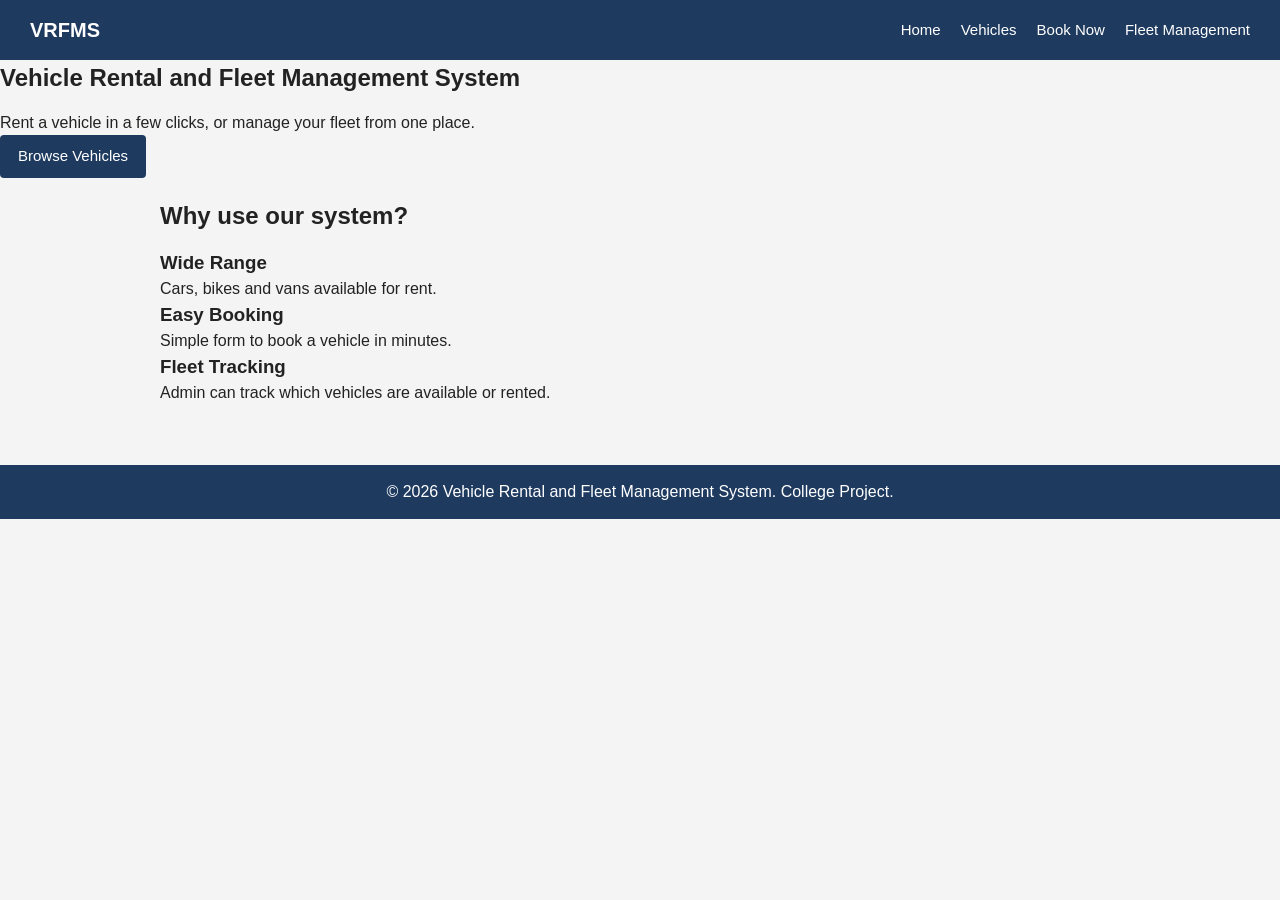
==== index.html @ a053d77e "Add home page" ====
<!DOCTYPE html>
<html lang="en">
<head>
    <meta charset="UTF-8">
    <title>Vehicle Rental and Fleet Management System</title>
    <link rel="stylesheet" href="css/common.css">
    <link rel="stylesheet" href="css/home.css">
</head>
<body>

    <!-- Navbar -->
    <nav class="navbar">
        <div class="logo">VRFMS</div>
        <ul>
            <li><a href="index.html">Home</a></li>
            <li><a href="vehicles.html">Vehicles</a></li>
            <li><a href="booking.html">Book Now</a></li>
            <li><a href="fleet.html">Fleet Management</a></li>
        </ul>
    </nav>

    <!-- Hero Section -->
    <section class="hero">
        <h1>Vehicle Rental and Fleet Management System</h1>
        <p>Rent a vehicle in a few clicks, or manage your fleet from one place.</p>
        <a href="vehicles.html" class="btn">Browse Vehicles</a>
    </section>

    <!-- Features Section -->
    <div class="container">
        <h2>Why use our system?</h2>
        <div class="features">
            <div class="feature-box">
                <h3>Wide Range</h3>
                <p>Cars, bikes and vans available for rent.</p>
            </div>
            <div class="feature-box">
                <h3>Easy Booking</h3>
                <p>Simple form to book a vehicle in minutes.</p>
            </div>
            <div class="feature-box">
                <h3>Fleet Tracking</h3>
                <p>Admin can track which vehicles are available or rented.</p>
            </div>
        </div>
    </div>

    <!-- Footer -->
    <footer class="footer">
        <p>&copy; 2026 Vehicle Rental and Fleet Management System. College Project.</p>
    </footer>

</body>
</html>
---- css/common.css ----
/* =========================================
   Common styles - used by ALL pages
   (navbar, footer, general layout, buttons)
   Owner: Member 1 (Team Lead) - others should
   only touch this file if the whole team agrees.
   ========================================= */

* {
    margin: 0;
    padding: 0;
    box-sizing: border-box;
}

body {
    font-family: Arial, Helvetica, sans-serif;
    background-color: #f4f4f4;
    color: #222;
    line-height: 1.5;
}

.navbar {
    background-color: #1e3a5f;
    padding: 15px 30px;
    display: flex;
    justify-content: space-between;
    align-items: center;
}

.navbar .logo {
    color: white;
    font-size: 20px;
    font-weight: bold;
}

.navbar ul {
    list-style: none;
    display: flex;
    gap: 20px;
}

.navbar ul li a {
    color: white;
    text-decoration: none;
    font-size: 15px;
}

.navbar ul li a:hover {
    text-decoration: underline;
}

.footer {
    background-color: #1e3a5f;
    color: white;
    text-align: center;
    padding: 15px;
    margin-top: 40px;
}

.container {
    max-width: 1000px;
    margin: 0 auto;
    padding: 20px;
}

h1, h2 {
    margin-bottom: 15px;
}

button, .btn {
    background-color: #1e3a5f;
    color: white;
    border: none;
    padding: 10px 18px;
    cursor: pointer;
    font-size: 15px;
    border-radius: 4px;
    text-decoration: none;
    display: inline-block;
}

button:hover, .btn:hover {
    background-color: #14283f;
}
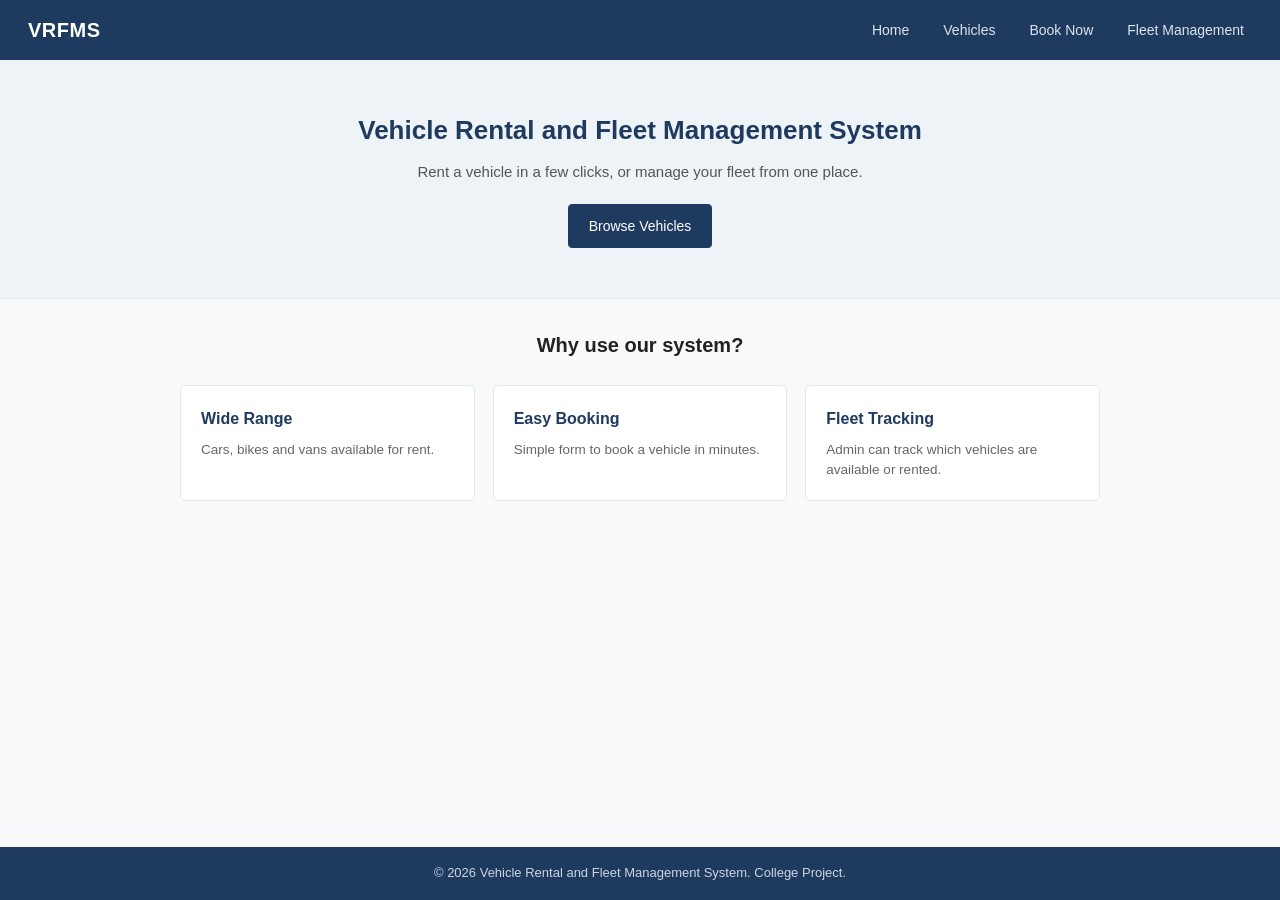
==== commit e428b41c: "improved homepage." ====
--- a/index.html
+++ b/index.html
@@ -1,54 +1,58 @@
 <!DOCTYPE html>
 <html lang="en">
+
 <head>
     <meta charset="UTF-8">
+    <meta name="viewport" content="width=device-width, initial-scale=1.0">
     <title>Vehicle Rental and Fleet Management System</title>
     <link rel="stylesheet" href="css/common.css">
     <link rel="stylesheet" href="css/home.css">
 </head>
+
 <body>
+    <div class="whole">
+        <!-- Navbar -->
+        <nav class="navbar">
+            <div class="logo">VRFMS</div>
+            <ul>
+                <li><a href="index.html">Home</a></li>
+                <li><a href="vehicles.html">Vehicles</a></li>
+                <li><a href="booking.html">Book Now</a></li>
+                <li><a href="fleet.html">Fleet Management</a></li>
+            </ul>
+        </nav>
 
-    <!-- Navbar -->
-    <nav class="navbar">
-        <div class="logo">VRFMS</div>
-        <ul>
-            <li><a href="index.html">Home</a></li>
-            <li><a href="vehicles.html">Vehicles</a></li>
-            <li><a href="booking.html">Book Now</a></li>
-            <li><a href="fleet.html">Fleet Management</a></li>
-        </ul>
-    </nav>
+        <!-- Hero Section -->
+        <section class="hero">
+            <h1>Vehicle Rental and Fleet Management System</h1>
+            <p>Rent a vehicle in a few clicks, or manage your fleet from one place.</p>
+            <a href="vehicles.html" class="btn">Browse Vehicles</a>
+        </section>
 
-    <!-- Hero Section -->
-    <section class="hero">
-        <h1>Vehicle Rental and Fleet Management System</h1>
-        <p>Rent a vehicle in a few clicks, or manage your fleet from one place.</p>
-        <a href="vehicles.html" class="btn">Browse Vehicles</a>
-    </section>
-
-    <!-- Features Section -->
-    <div class="container">
-        <h2>Why use our system?</h2>
-        <div class="features">
-            <div class="feature-box">
-                <h3>Wide Range</h3>
-                <p>Cars, bikes and vans available for rent.</p>
-            </div>
-            <div class="feature-box">
-                <h3>Easy Booking</h3>
-                <p>Simple form to book a vehicle in minutes.</p>
-            </div>
-            <div class="feature-box">
-                <h3>Fleet Tracking</h3>
-                <p>Admin can track which vehicles are available or rented.</p>
+        <!-- Features Section -->
+        <div class="container">
+            <h2>Why use our system?</h2>
+            <div class="features">
+                <div class="feature-box">
+                    <h3>Wide Range</h3>
+                    <p>Cars, bikes and vans available for rent.</p>
+                </div>
+                <div class="feature-box">
+                    <h3>Easy Booking</h3>
+                    <p>Simple form to book a vehicle in minutes.</p>
+                </div>
+                <div class="feature-box">
+                    <h3>Fleet Tracking</h3>
+                    <p>Admin can track which vehicles are available or rented.</p>
+                </div>
             </div>
         </div>
+
+        <!-- Sticky Footer -->
+        <footer class="footer">
+            <p>&copy; 2026 Vehicle Rental and Fleet Management System. College Project.</p>
+        </footer>
     </div>
+</body>
 
-    <!-- Footer -->
-    <footer class="footer">
-        <p>&copy; 2026 Vehicle Rental and Fleet Management System. College Project.</p>
-    </footer>
-
-</body>
-</html>
+</html>
--- a/css/common.css
+++ b/css/common.css
@@ -1,9 +1,4 @@
-/* =========================================
-   Common styles - used by ALL pages
-   (navbar, footer, general layout, buttons)
-   Owner: Member 1 (Team Lead) - others should
-   only touch this file if the whole team agrees.
-   ========================================= */
+   /* Common styles - used by ALL pages  (navbar, footer, general layout, buttons)*/   
 
 * {
     margin: 0;
@@ -13,71 +8,88 @@
 
 body {
     font-family: Arial, Helvetica, sans-serif;
-    background-color: #f4f4f4;
-    color: #222;
-    line-height: 1.5;
+    background-color: #f7f9fa;
+    color: #333333;
+    line-height: 1.6;
 }
 
+/* for footer at bottom */
+.whole {
+    min-height: 100vh;
+    display: flex;
+    flex-direction: column;
+}
+
+/* Navbar */
 .navbar {
     background-color: #1e3a5f;
-    padding: 15px 30px;
+    padding: 14px 28px;
     display: flex;
     justify-content: space-between;
     align-items: center;
 }
 
 .navbar .logo {
-    color: white;
+    color: #ffffff;
     font-size: 20px;
     font-weight: bold;
+    letter-spacing: 0.5px;
 }
 
 .navbar ul {
     list-style: none;
     display: flex;
-    gap: 20px;
+    gap: 18px;
 }
 
 .navbar ul li a {
-    color: white;
+    color: #dce4ec;
     text-decoration: none;
-    font-size: 15px;
+    font-size: 14px;
+    padding: 5px 8px;
+    border-radius: 4px;
 }
 
 .navbar ul li a:hover {
-    text-decoration: underline;
+    color: #ffffff;
+    background-color: rgba(255, 255, 255, 0.1);
 }
 
-.footer {
-    background-color: #1e3a5f;
-    color: white;
-    text-align: center;
-    padding: 15px;
-    margin-top: 40px;
+/* Main Container */
+.container {
+    max-width: 960px;
+    width: 100%;
+    margin: 0 auto;
+    padding: 30px 20px;
 }
 
-.container {
-    max-width: 1000px;
-    margin: 0 auto;
-    padding: 20px;
-}
-
-h1, h2 {
-    margin-bottom: 15px;
-}
-
-button, .btn {
+/* Buttons */
+button,
+.btn {
     background-color: #1e3a5f;
-    color: white;
-    border: none;
-    padding: 10px 18px;
+    color: #ffffff;
+    border: 1px solid #1e3a5f;
+    padding: 10px 20px;
     cursor: pointer;
-    font-size: 15px;
+    font-size: 14px;
+    font-weight: 500;
     border-radius: 4px;
     text-decoration: none;
     display: inline-block;
 }
 
-button:hover, .btn:hover {
-    background-color: #14283f;
+button:hover,
+.btn:hover {
+    background-color: #15283f;
+    border-color: #15283f;
 }
+
+/* Sticky Footer */
+.footer {
+    background-color: #1e3a5f;
+    color: #cbd5e1;
+    text-align: center;
+    padding: 16px 20px;
+    font-size: 13px;
+    margin-top: auto;
+}
--- a/css/home.css
+++ b/css/home.css
@@ -0,0 +1,76 @@
+/* Home Page  */
+.hero {
+    background-color: #eef3f7;
+    border-bottom: 1px solid #e1e7ec;
+    text-align: center;
+    padding: 50px 20px;
+}
+
+.hero h1 {
+    font-size: 26px;
+    color: #1e3a5f;
+    margin-bottom: 8px;
+}
+
+.hero p {
+    font-size: 15px;
+    color: #555555;
+    margin-bottom: 20px;
+}
+
+/* Features Section */
+.container h2 {
+    font-size: 20px;
+    color: #222222;
+    text-align: center;
+    margin-bottom: 24px;
+}
+
+.features {
+    display: grid;
+    grid-template-columns: repeat(auto-fit, minmax(240px, 1fr));
+    gap: 18px;
+}
+
+.feature-box {
+    background-color: #ffffff;
+    border: 1px solid #e2e8f0;
+    border-radius: 6px;
+    padding: 20px;
+}
+
+.feature-box:hover {
+    border-color:#94a3b8;
+}
+
+.feature-box h3 {
+    font-size: 16px;
+    color: #1e3a5f;
+    margin-bottom: 8px;
+}
+
+.feature-box p {
+    font-size: 13.5px;
+    color: #666666;
+    line-height: 1.5;
+}
+
+/* Mobile wrap */
+@media (max-width: 600px) {
+    .navbar {
+        flex-direction: column;
+        gap: 12px;
+    }
+
+    .navbar ul {
+        gap: 8px;
+    }
+
+    .hero {
+        padding: 35px 15px;
+    }
+
+    .hero h1 {
+        font-size: 22px;
+    }
+}
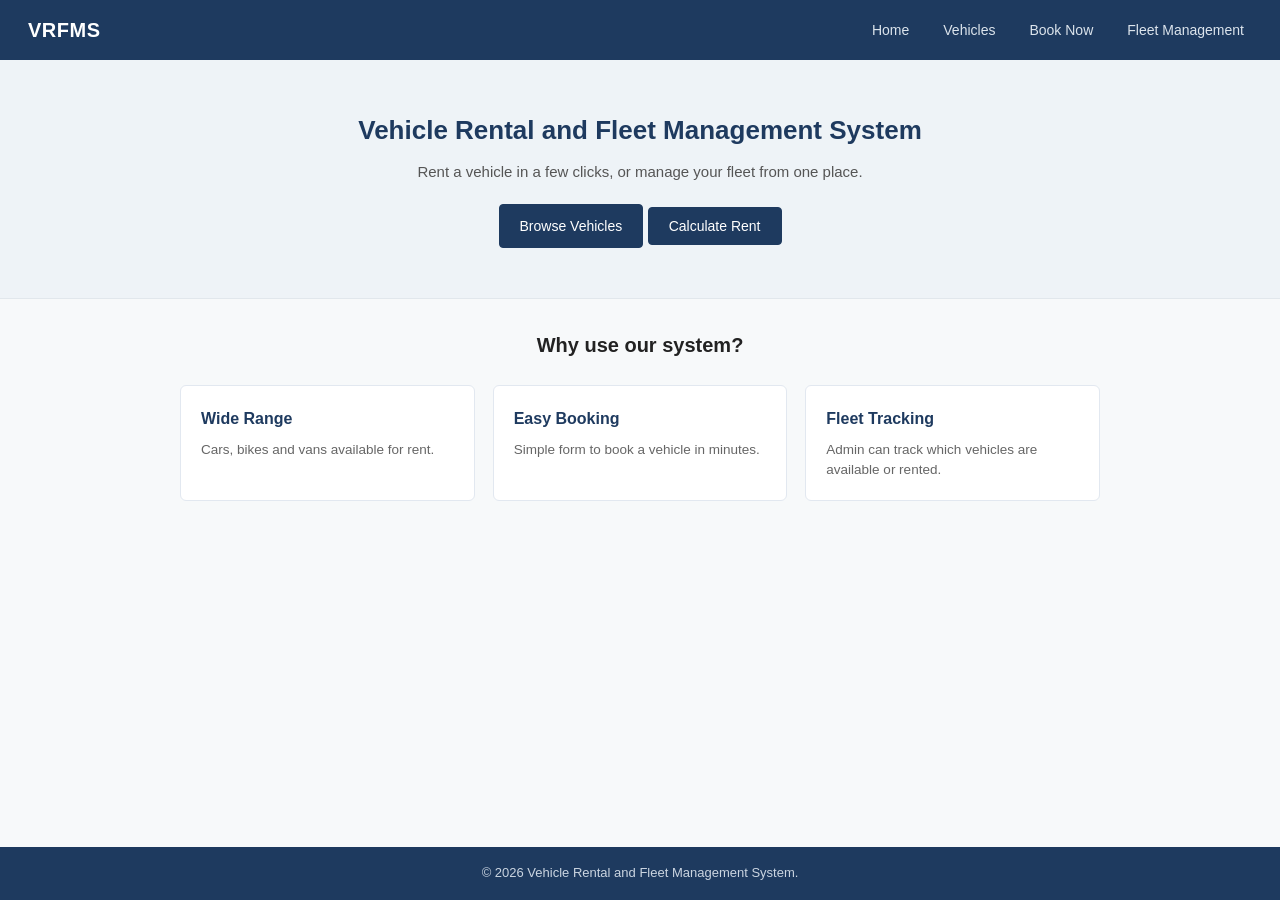
==== commit 61c5cee1: "i (Shiva Dixit) made a js folder for my home page." ====
--- a/index.html
+++ b/index.html
@@ -7,6 +7,7 @@
     <title>Vehicle Rental and Fleet Management System</title>
     <link rel="stylesheet" href="css/common.css">
     <link rel="stylesheet" href="css/home.css">
+    <script src="js/home.js"></script>
 </head>
 
 <body>
@@ -27,6 +28,7 @@
             <h1>Vehicle Rental and Fleet Management System</h1>
             <p>Rent a vehicle in a few clicks, or manage your fleet from one place.</p>
             <a href="vehicles.html" class="btn">Browse Vehicles</a>
+            <button class="btn" onclick="calculateRent()">Calculate Rent</button>
         </section>
 
         <!-- Features Section -->
@@ -50,7 +52,7 @@
 
         <!-- Sticky Footer -->
         <footer class="footer">
-            <p>&copy; 2026 Vehicle Rental and Fleet Management System. College Project.</p>
+            <p>&copy; 2026 Vehicle Rental and Fleet Management System.</p>
         </footer>
     </div>
 </body>
--- a/css/home.css
+++ b/css/home.css
@@ -55,22 +55,3 @@
     line-height: 1.5;
 }
 
-/* Mobile wrap */
-@media (max-width: 600px) {
-    .navbar {
-        flex-direction: column;
-        gap: 12px;
-    }
-
-    .navbar ul {
-        gap: 8px;
-    }
-
-    .hero {
-        padding: 35px 15px;
-    }
-
-    .hero h1 {
-        font-size: 22px;
-    }
-}
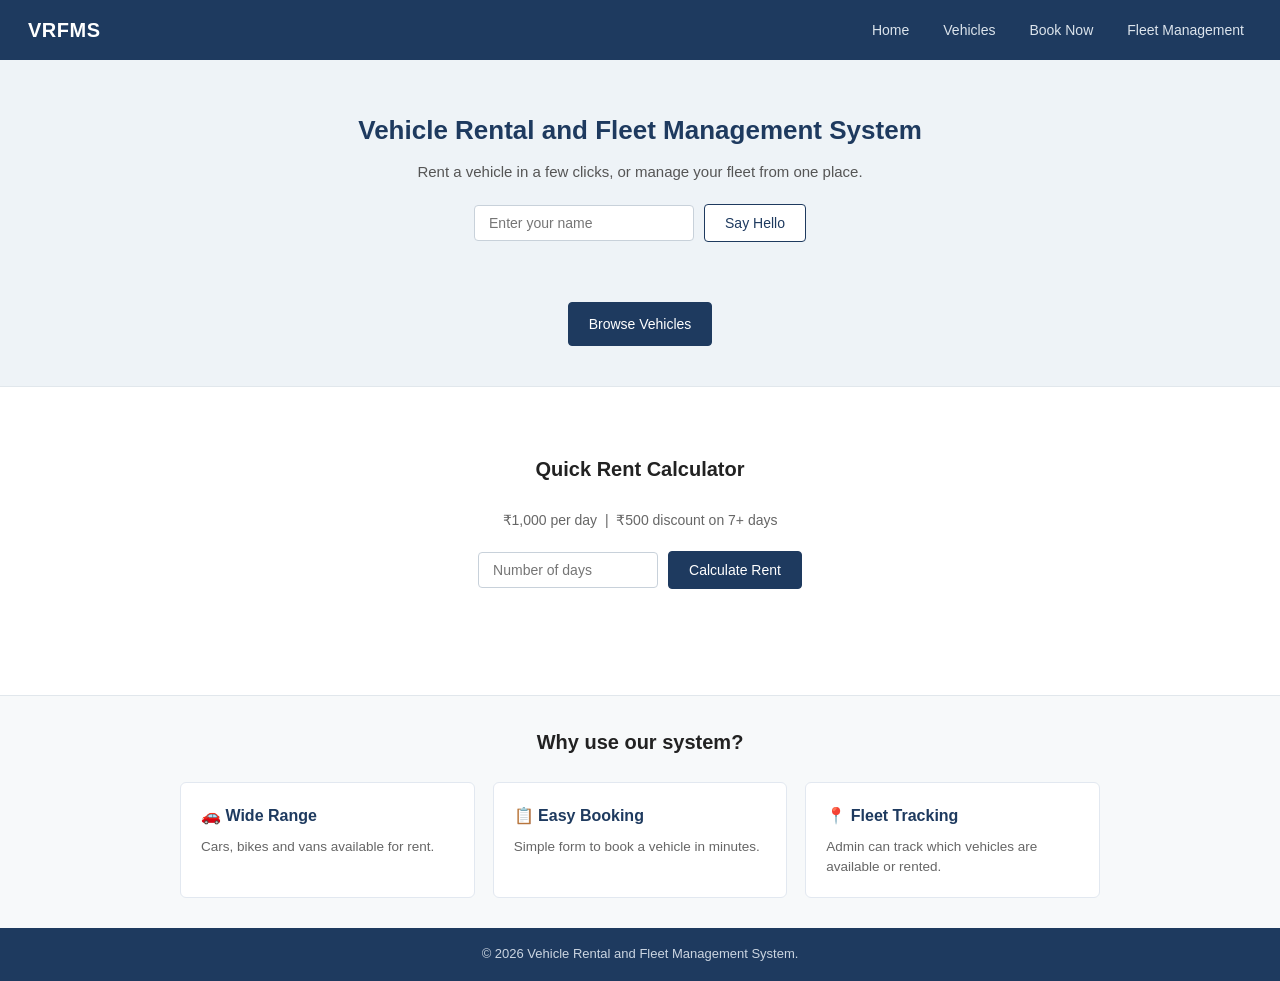
==== commit 63b790dd: "Improve homepage" ====
--- a/index.html
+++ b/index.html
@@ -7,7 +7,7 @@
     <title>Vehicle Rental and Fleet Management System</title>
     <link rel="stylesheet" href="css/common.css">
     <link rel="stylesheet" href="css/home.css">
-    <script src="js/home.js"></script>
+    <!-- Script at bottom of body so DOM loads first -->
 </head>
 
 <body>
@@ -27,8 +27,29 @@
         <section class="hero">
             <h1>Vehicle Rental and Fleet Management System</h1>
             <p>Rent a vehicle in a few clicks, or manage your fleet from one place.</p>
+
+            <!-- Welcome Banner — replaces the old prompt/alert popups -->
+            <div class="welcome-banner">
+                <input type="text" id="name-input" placeholder="Enter your name" maxlength="30">
+                <button id="name-submit-btn" class="btn btn-secondary">Say Hello</button>
+            </div>
+            <p id="welcome-message" class="welcome-message"></p>
+
             <a href="vehicles.html" class="btn">Browse Vehicles</a>
-            <button class="btn" onclick="calculateRent()">Calculate Rent</button>
+        </section>
+
+        <!-- Rent Calculator Section — replaces the old prompt/alert popups -->
+        <section class="calculator-section">
+            <div class="container">
+                <h2>Quick Rent Calculator</h2>
+                <p class="calculator-subtitle">₹1,000 per day &nbsp;|&nbsp; ₹500 discount on 7+ days</p>
+
+                <div class="calculator-form">
+                    <input type="number" id="days-input" placeholder="Number of days" min="1">
+                    <button id="calculate-btn" class="btn">Calculate Rent</button>
+                </div>
+                <p id="rent-result" class="rent-result"></p>
+            </div>
         </section>
 
         <!-- Features Section -->
@@ -36,15 +57,15 @@
             <h2>Why use our system?</h2>
             <div class="features">
                 <div class="feature-box">
-                    <h3>Wide Range</h3>
+                    <h3>🚗 Wide Range</h3>
                     <p>Cars, bikes and vans available for rent.</p>
                 </div>
                 <div class="feature-box">
-                    <h3>Easy Booking</h3>
+                    <h3>📋 Easy Booking</h3>
                     <p>Simple form to book a vehicle in minutes.</p>
                 </div>
                 <div class="feature-box">
-                    <h3>Fleet Tracking</h3>
+                    <h3>📍 Fleet Tracking</h3>
                     <p>Admin can track which vehicles are available or rented.</p>
                 </div>
             </div>
@@ -55,6 +76,12 @@
             <p>&copy; 2026 Vehicle Rental and Fleet Management System.</p>
         </footer>
     </div>
+
+    <!-- Scroll-to-top button -->
+    <button id="scroll-top-btn" class="scroll-top-btn" title="Back to top">↑</button>
+
+    <!-- JS at the end so the DOM is ready when the script runs -->
+    <script src="js/home.js"></script>
 </body>
 
-</html>+</html>
--- a/css/home.css
+++ b/css/home.css
@@ -1,9 +1,14 @@
-/* Home Page  */
+/* ===================================================
+   home.css  –  Styles specific to the Home Page
+   =================================================== */
+
+
+/* ---------- Hero Section ---------- */
 .hero {
     background-color: #eef3f7;
     border-bottom: 1px solid #e1e7ec;
     text-align: center;
-    padding: 50px 20px;
+    padding: 50px 20px 40px;
 }
 
 .hero h1 {
@@ -18,7 +23,128 @@
     margin-bottom: 20px;
 }
 
-/* Features Section */
+
+/* ---------- Welcome Banner (replaces popup) ---------- */
+.welcome-banner {
+    display: flex;
+    justify-content: center;
+    align-items: center;
+    gap: 10px;
+    margin-bottom: 12px;
+    flex-wrap: wrap;
+}
+
+.welcome-banner input {
+    padding: 9px 14px;
+    font-size: 14px;
+    border: 1px solid #c8d1da;
+    border-radius: 4px;
+    outline: none;
+    width: 220px;
+    transition: border-color 0.2s;
+}
+
+.welcome-banner input:focus {
+    border-color: #1e3a5f;
+}
+
+/* Secondary button style (lighter look) */
+.btn-secondary {
+    background-color: #ffffff;
+    color: #1e3a5f;
+    border: 1px solid #1e3a5f;
+}
+
+.btn-secondary:hover {
+    background-color: #1e3a5f;
+    color: #ffffff;
+}
+
+/* Welcome message text */
+.welcome-message {
+    font-size: 18px;
+    font-weight: 600;
+    color: #1e3a5f;
+    min-height: 28px;
+    margin-bottom: 18px;
+    opacity: 0;
+    transform: translateY(-6px);
+    transition: opacity 0.4s ease, transform 0.4s ease;
+}
+
+.welcome-message.visible {
+    opacity: 1;
+    transform: translateY(0);
+}
+
+
+/* ---------- Rent Calculator Section ---------- */
+.calculator-section {
+    background-color: #ffffff;
+    border-bottom: 1px solid #e1e7ec;
+    padding: 36px 20px;
+}
+
+.calculator-subtitle {
+    text-align: center;
+    font-size: 14px;
+    color: #666666;
+    margin-bottom: 20px;
+}
+
+.calculator-form {
+    display: flex;
+    justify-content: center;
+    align-items: center;
+    gap: 10px;
+    flex-wrap: wrap;
+}
+
+.calculator-form input {
+    padding: 9px 14px;
+    font-size: 14px;
+    border: 1px solid #c8d1da;
+    border-radius: 4px;
+    outline: none;
+    width: 180px;
+    transition: border-color 0.2s;
+}
+
+.calculator-form input:focus {
+    border-color: #1e3a5f;
+}
+
+/* Result text (shown after calculation) */
+.rent-result {
+    text-align: center;
+    font-size: 15px;
+    font-weight: 600;
+    min-height: 24px;
+    margin-top: 16px;
+    padding: 10px;
+    border-radius: 4px;
+    opacity: 0;
+    transition: opacity 0.3s ease;
+}
+
+.rent-result.visible {
+    opacity: 1;
+}
+
+.rent-result.success {
+    color: #166534;
+    background-color: #dcfce7;
+    border: 1px solid #bbf7d0;
+}
+
+.rent-result.error {
+    color: #991b1b;
+    background-color: #fee2e2;
+    border: 1px solid #fecaca;
+}
+
+
+/* ---------- Features Section ---------- */
 .container h2 {
     font-size: 20px;
     color: #222222;
@@ -37,10 +163,20 @@
     border: 1px solid #e2e8f0;
     border-radius: 6px;
     padding: 20px;
+    /* Start invisible for the entrance animation */
+    opacity: 0;
+    transform: translateY(16px);
+    transition: opacity 0.5s ease, transform 0.5s ease, border-color 0.2s;
+}
+
+/* Class added by JS for staggered entrance */
+.feature-box.animate-in {
+    opacity: 1;
+    transform: translateY(0);
 }
 
 .feature-box:hover {
-    border-color:#94a3b8;
+    border-color: #94a3b8;
 }
 
 .feature-box h3 {
@@ -55,3 +191,23 @@
     line-height: 1.5;
 }
 
+
+/* ---------- Scroll-to-Top Button ---------- */
+.scroll-top-btn {
+    position: fixed;
+    bottom: 28px;
+    right: 28px;
+    width: 40px;
+    height: 40px;
+    font-size: 20px;
+    border-radius: 50%;
+    opacity: 0;
+    pointer-events: none;
+    transition: opacity 0.3s ease;
+    z-index: 100;
+}
+
+.scroll-top-btn.visible {
+    opacity: 1;
+    pointer-events: auto;
+}
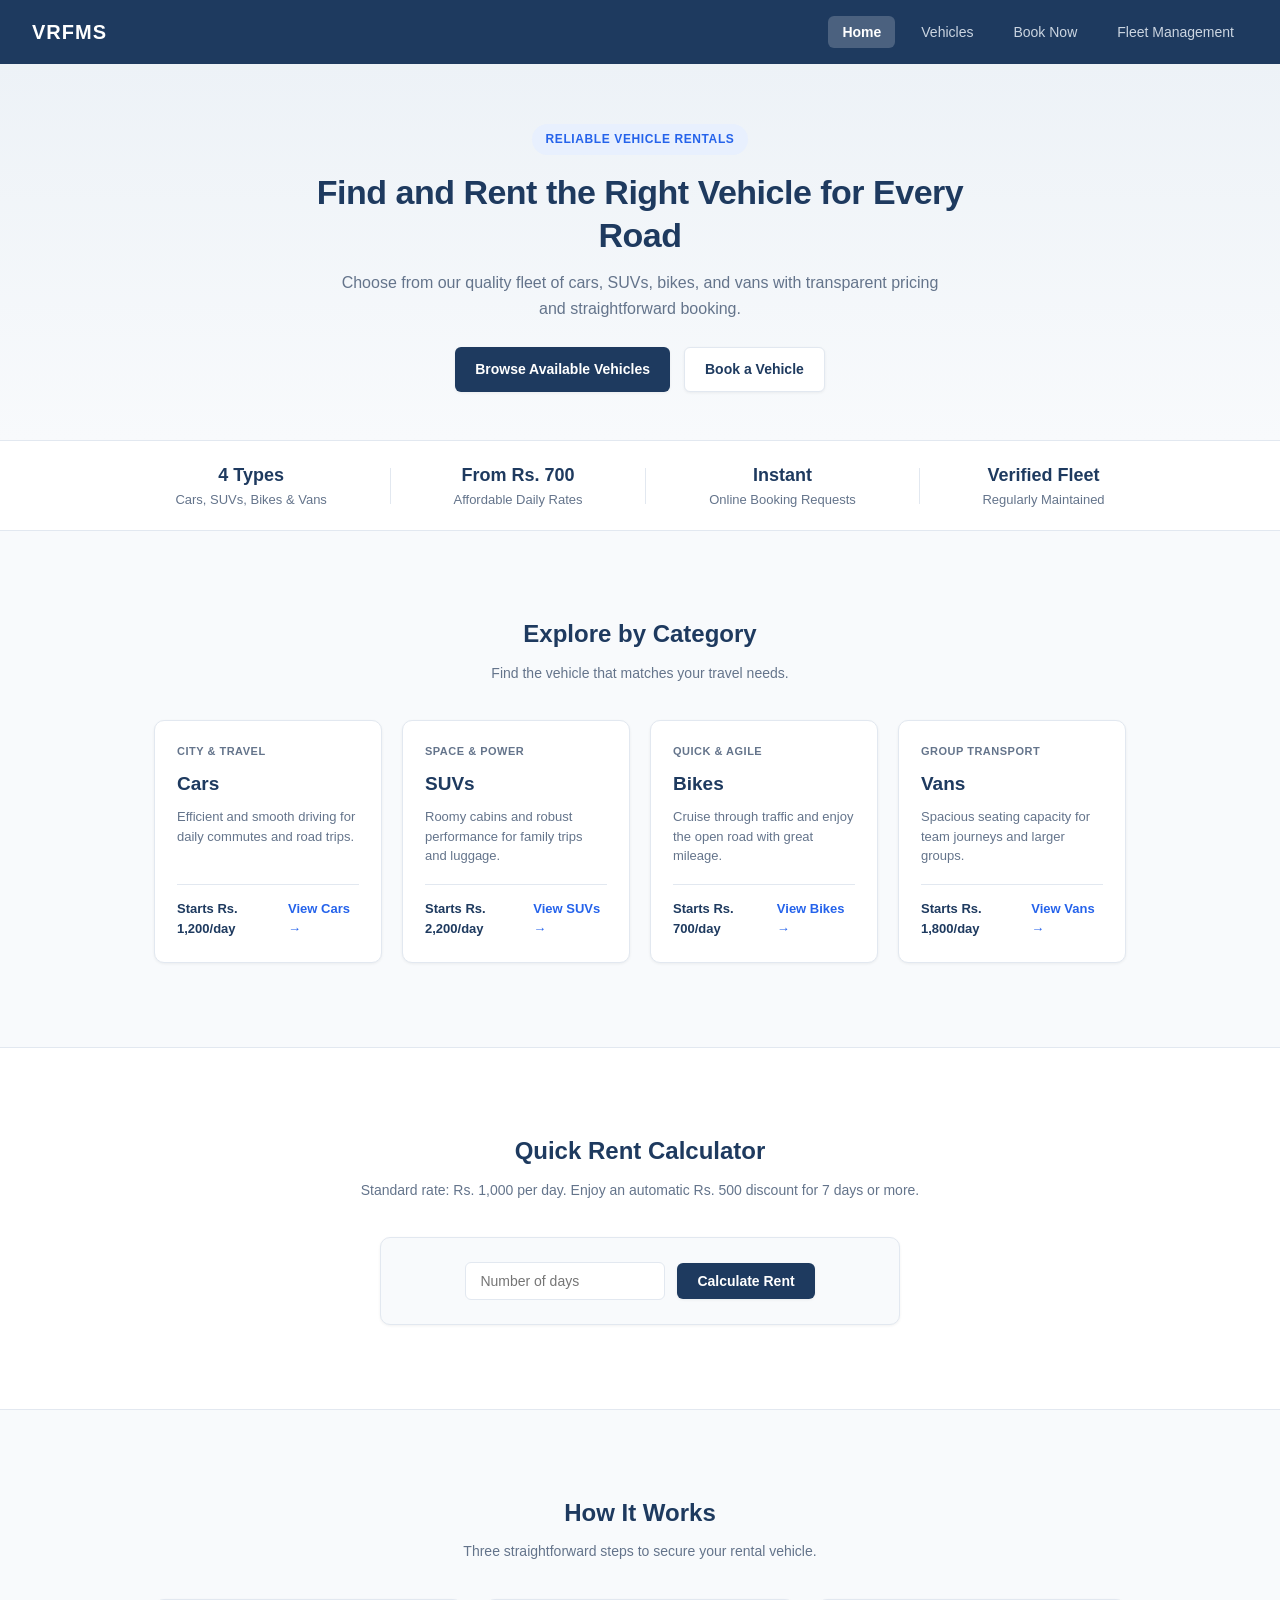
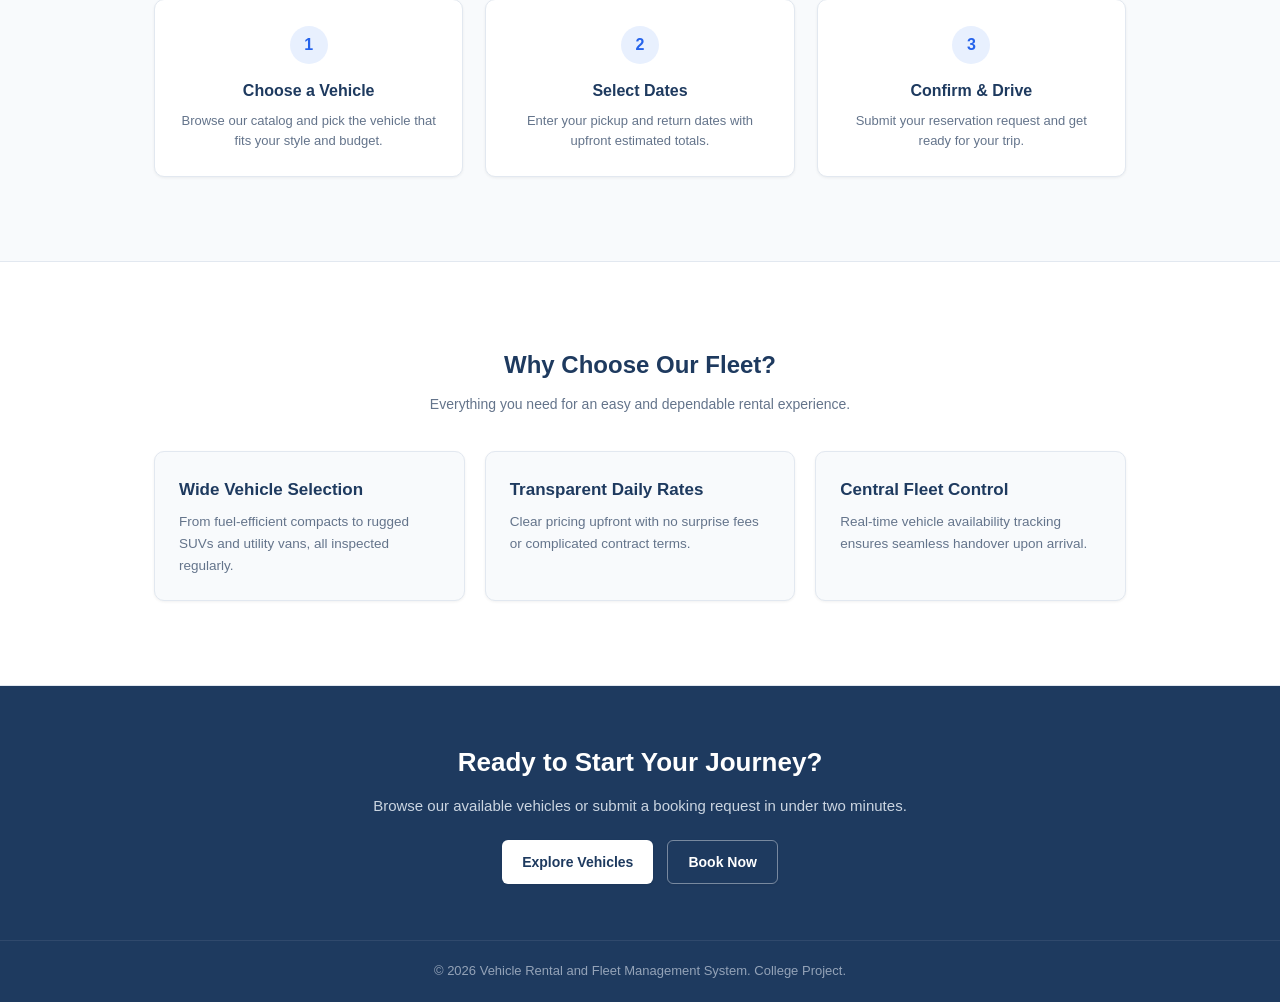
==== commit 54242a42: "Enhance UI across all pages, add booking and fleet JS modules, and refine styling" ====
--- a/index.html
+++ b/index.html
@@ -7,80 +7,194 @@
     <title>Vehicle Rental and Fleet Management System</title>
     <link rel="stylesheet" href="css/common.css">
     <link rel="stylesheet" href="css/home.css">
-    <!-- Script at bottom of body so DOM loads first -->
 </head>
 
 <body>
     <div class="whole">
-        <!-- Navbar -->
         <nav class="navbar">
             <div class="logo">VRFMS</div>
             <ul>
-                <li><a href="index.html">Home</a></li>
+                <li><a href="index.html" class="active">Home</a></li>
                 <li><a href="vehicles.html">Vehicles</a></li>
                 <li><a href="booking.html">Book Now</a></li>
                 <li><a href="fleet.html">Fleet Management</a></li>
             </ul>
         </nav>
 
-        <!-- Hero Section -->
         <section class="hero">
-            <h1>Vehicle Rental and Fleet Management System</h1>
-            <p>Rent a vehicle in a few clicks, or manage your fleet from one place.</p>
-
-            <!-- Welcome Banner — replaces the old prompt/alert popups -->
-            <div class="welcome-banner">
-                <input type="text" id="name-input" placeholder="Enter your name" maxlength="30">
-                <button id="name-submit-btn" class="btn btn-secondary">Say Hello</button>
-            </div>
-            <p id="welcome-message" class="welcome-message"></p>
-
-            <a href="vehicles.html" class="btn">Browse Vehicles</a>
-        </section>
-
-        <!-- Rent Calculator Section — replaces the old prompt/alert popups -->
+            <div class="hero-badge">Reliable Vehicle Rentals</div>
+            <h1>Find and Rent the Right Vehicle for Every Road</h1>
+            <p>Choose from our quality fleet of cars, SUVs, bikes, and vans with transparent pricing and straightforward booking.</p>
+
+            <div class="hero-actions">
+                <a href="vehicles.html" class="btn">Browse Available Vehicles</a>
+                <a href="booking.html" class="btn btn-secondary">Book a Vehicle</a>
+            </div>
+        </section>
+
+        <section class="stats-strip">
+            <div class="container stats-strip-inner">
+                <div class="strip-item">
+                    <span class="strip-value">4 Types</span>
+                    <span class="strip-label">Cars, SUVs, Bikes & Vans</span>
+                </div>
+                <div class="strip-divider"></div>
+                <div class="strip-item">
+                    <span class="strip-value">From Rs. 700</span>
+                    <span class="strip-label">Affordable Daily Rates</span>
+                </div>
+                <div class="strip-divider"></div>
+                <div class="strip-item">
+                    <span class="strip-value">Instant</span>
+                    <span class="strip-label">Online Booking Requests</span>
+                </div>
+                <div class="strip-divider"></div>
+                <div class="strip-item">
+                    <span class="strip-value">Verified Fleet</span>
+                    <span class="strip-label">Regularly Maintained</span>
+                </div>
+            </div>
+        </section>
+
+        <section class="home-section">
+            <div class="container">
+                <div class="section-title">
+                    <h2>Explore by Category</h2>
+                    <p>Find the vehicle that matches your travel needs.</p>
+                </div>
+
+                <div class="category-grid">
+                    <div class="category-card">
+                        <span class="category-tag">City & Travel</span>
+                        <h3>Cars</h3>
+                        <p class="category-desc">Efficient and smooth driving for daily commutes and road trips.</p>
+                        <div class="category-meta">
+                            <span class="category-price">Starts Rs. 1,200/day</span>
+                            <a href="vehicles.html" class="category-link">View Cars &rarr;</a>
+                        </div>
+                    </div>
+
+                    <div class="category-card">
+                        <span class="category-tag">Space & Power</span>
+                        <h3>SUVs</h3>
+                        <p class="category-desc">Roomy cabins and robust performance for family trips and luggage.</p>
+                        <div class="category-meta">
+                            <span class="category-price">Starts Rs. 2,200/day</span>
+                            <a href="vehicles.html" class="category-link">View SUVs &rarr;</a>
+                        </div>
+                    </div>
+
+                    <div class="category-card">
+                        <span class="category-tag">Quick & Agile</span>
+                        <h3>Bikes</h3>
+                        <p class="category-desc">Cruise through traffic and enjoy the open road with great mileage.</p>
+                        <div class="category-meta">
+                            <span class="category-price">Starts Rs. 700/day</span>
+                            <a href="vehicles.html" class="category-link">View Bikes &rarr;</a>
+                        </div>
+                    </div>
+
+                    <div class="category-card">
+                        <span class="category-tag">Group Transport</span>
+                        <h3>Vans</h3>
+                        <p class="category-desc">Spacious seating capacity for team journeys and larger groups.</p>
+                        <div class="category-meta">
+                            <span class="category-price">Starts Rs. 1,800/day</span>
+                            <a href="vehicles.html" class="category-link">View Vans &rarr;</a>
+                        </div>
+                    </div>
+                </div>
+            </div>
+        </section>
+
         <section class="calculator-section">
             <div class="container">
-                <h2>Quick Rent Calculator</h2>
-                <p class="calculator-subtitle">₹1,000 per day &nbsp;|&nbsp; ₹500 discount on 7+ days</p>
-
-                <div class="calculator-form">
-                    <input type="number" id="days-input" placeholder="Number of days" min="1">
-                    <button id="calculate-btn" class="btn">Calculate Rent</button>
-                </div>
-                <p id="rent-result" class="rent-result"></p>
-            </div>
-        </section>
-
-        <!-- Features Section -->
-        <div class="container">
-            <h2>Why use our system?</h2>
-            <div class="features">
-                <div class="feature-box">
-                    <h3>🚗 Wide Range</h3>
-                    <p>Cars, bikes and vans available for rent.</p>
-                </div>
-                <div class="feature-box">
-                    <h3>📋 Easy Booking</h3>
-                    <p>Simple form to book a vehicle in minutes.</p>
-                </div>
-                <div class="feature-box">
-                    <h3>📍 Fleet Tracking</h3>
-                    <p>Admin can track which vehicles are available or rented.</p>
-                </div>
-            </div>
-        </div>
-
-        <!-- Sticky Footer -->
+                <div class="section-title">
+                    <h2>Quick Rent Calculator</h2>
+                    <p>Standard rate: Rs. 1,000 per day. Enjoy an automatic Rs. 500 discount for 7 days or more.</p>
+                </div>
+
+                <div class="calculator-card">
+                    <div class="calculator-form">
+                        <input type="number" id="days-input" placeholder="Number of days" min="1">
+                        <button id="calculate-btn" class="btn">Calculate Rent</button>
+                    </div>
+                    <p id="rent-result" class="rent-result"></p>
+                </div>
+            </div>
+        </section>
+
+        <section class="home-section">
+            <div class="container">
+                <div class="section-title">
+                    <h2>How It Works</h2>
+                    <p>Three straightforward steps to secure your rental vehicle.</p>
+                </div>
+
+                <div class="steps-grid">
+                    <div class="step-card">
+                        <div class="step-number">1</div>
+                        <h3>Choose a Vehicle</h3>
+                        <p>Browse our catalog and pick the vehicle that fits your style and budget.</p>
+                    </div>
+
+                    <div class="step-card">
+                        <div class="step-number">2</div>
+                        <h3>Select Dates</h3>
+                        <p>Enter your pickup and return dates with upfront estimated totals.</p>
+                    </div>
+
+                    <div class="step-card">
+                        <div class="step-number">3</div>
+                        <h3>Confirm & Drive</h3>
+                        <p>Submit your reservation request and get ready for your trip.</p>
+                    </div>
+                </div>
+            </div>
+        </section>
+
+        <section class="home-section bg-alt">
+            <div class="container">
+                <div class="section-title">
+                    <h2>Why Choose Our Fleet?</h2>
+                    <p>Everything you need for an easy and dependable rental experience.</p>
+                </div>
+
+                <div class="features">
+                    <div class="feature-box">
+                        <h3>Wide Vehicle Selection</h3>
+                        <p>From fuel-efficient compacts to rugged SUVs and utility vans, all inspected regularly.</p>
+                    </div>
+                    <div class="feature-box">
+                        <h3>Transparent Daily Rates</h3>
+                        <p>Clear pricing upfront with no surprise fees or complicated contract terms.</p>
+                    </div>
+                    <div class="feature-box">
+                        <h3>Central Fleet Control</h3>
+                        <p>Real-time vehicle availability tracking ensures seamless handover upon arrival.</p>
+                    </div>
+                </div>
+            </div>
+        </section>
+
+        <section class="cta-banner">
+            <div class="container cta-content">
+                <h2>Ready to Start Your Journey?</h2>
+                <p>Browse our available vehicles or submit a booking request in under two minutes.</p>
+                <div class="cta-actions">
+                    <a href="vehicles.html" class="btn">Explore Vehicles</a>
+                    <a href="booking.html" class="btn btn-secondary">Book Now</a>
+                </div>
+            </div>
+        </section>
+
         <footer class="footer">
-            <p>&copy; 2026 Vehicle Rental and Fleet Management System.</p>
+            <p>&copy; 2026 Vehicle Rental and Fleet Management System. College Project.</p>
         </footer>
     </div>
 
-    <!-- Scroll-to-top button -->
-    <button id="scroll-top-btn" class="scroll-top-btn" title="Back to top">↑</button>
-
-    <!-- JS at the end so the DOM is ready when the script runs -->
+    <button id="scroll-top-btn" class="scroll-top-btn" title="Back to top">&uarr;</button>
+
     <script src="js/home.js"></script>
 </body>
 
--- a/css/common.css
+++ b/css/common.css
@@ -1,4 +1,23 @@
-   /* Common styles - used by ALL pages  (navbar, footer, general layout, buttons)*/   
+:root {
+    --primary: #1e3a5f;
+    --primary-hover: #152c49;
+    --primary-light: #e8f0fe;
+    --accent: #2563eb;
+    --text-dark: #1f2937;
+    --text-muted: #64748b;
+    --bg-main: #f8fafc;
+    --bg-card: #ffffff;
+    --border-color: #e2e8f0;
+    --success: #16a34a;
+    --success-bg: #dcfce7;
+    --danger: #dc2626;
+    --danger-bg: #fee2e2;
+    --radius-sm: 6px;
+    --radius-md: 10px;
+    --radius-lg: 14px;
+    --shadow-sm: 0 1px 3px rgba(0, 0, 0, 0.06);
+    --shadow-md: 0 4px 12px rgba(0, 0, 0, 0.08);
+}
 
 * {
     margin: 0;
@@ -7,89 +26,178 @@
 }
 
 body {
-    font-family: Arial, Helvetica, sans-serif;
-    background-color: #f7f9fa;
-    color: #333333;
+    font-family: -apple-system, BlinkMacSystemFont, "Segoe UI", Roboto, Helvetica, Arial, sans-serif;
+    background-color: var(--bg-main);
+    color: var(--text-dark);
     line-height: 1.6;
-}
-
-/* for footer at bottom */
+    min-height: 100vh;
+    display: flex;
+    flex-direction: column;
+}
+
 .whole {
     min-height: 100vh;
     display: flex;
     flex-direction: column;
-}
-
-/* Navbar */
+    flex: 1;
+}
+
 .navbar {
-    background-color: #1e3a5f;
-    padding: 14px 28px;
+    background-color: var(--primary);
+    padding: 16px 32px;
     display: flex;
     justify-content: space-between;
     align-items: center;
+    box-shadow: 0 2px 8px rgba(0, 0, 0, 0.12);
 }
 
 .navbar .logo {
     color: #ffffff;
     font-size: 20px;
-    font-weight: bold;
-    letter-spacing: 0.5px;
+    font-weight: 700;
+    letter-spacing: 1px;
 }
 
 .navbar ul {
     list-style: none;
     display: flex;
-    gap: 18px;
+    gap: 12px;
 }
 
 .navbar ul li a {
-    color: #dce4ec;
+    color: #cbd5e1;
     text-decoration: none;
     font-size: 14px;
-    padding: 5px 8px;
-    border-radius: 4px;
+    font-weight: 500;
+    padding: 8px 14px;
+    border-radius: var(--radius-sm);
+    transition: all 0.2s ease;
 }
 
 .navbar ul li a:hover {
     color: #ffffff;
-    background-color: rgba(255, 255, 255, 0.1);
-}
-
-/* Main Container */
+    background-color: rgba(255, 255, 255, 0.12);
+}
+
+.navbar ul li a.active {
+    color: #ffffff;
+    background-color: rgba(255, 255, 255, 0.2);
+    font-weight: 600;
+}
+
 .container {
-    max-width: 960px;
+    max-width: 1020px;
     width: 100%;
     margin: 0 auto;
-    padding: 30px 20px;
-}
-
-/* Buttons */
+    padding: 36px 24px;
+    flex: 1;
+}
+
+.page-header {
+    margin-bottom: 28px;
+}
+
+.page-header h1 {
+    font-size: 26px;
+    color: var(--primary);
+    font-weight: 700;
+    margin-bottom: 6px;
+}
+
+.page-header p {
+    color: var(--text-muted);
+    font-size: 15px;
+}
+
 button,
 .btn {
-    background-color: #1e3a5f;
-    color: #ffffff;
-    border: 1px solid #1e3a5f;
+    background-color: var(--primary);
+    color: #ffffff;
+    border: none;
     padding: 10px 20px;
     cursor: pointer;
     font-size: 14px;
-    font-weight: 500;
-    border-radius: 4px;
+    font-weight: 600;
+    border-radius: var(--radius-sm);
     text-decoration: none;
-    display: inline-block;
+    display: inline-flex;
+    align-items: center;
+    justify-content: center;
+    gap: 6px;
+    transition: background-color 0.2s ease, transform 0.1s ease, box-shadow 0.2s ease;
+    box-shadow: var(--shadow-sm);
 }
 
 button:hover,
 .btn:hover {
-    background-color: #15283f;
-    border-color: #15283f;
-}
-
-/* Sticky Footer */
+    background-color: var(--primary-hover);
+    box-shadow: var(--shadow-md);
+}
+
+button:active,
+.btn:active {
+    transform: translateY(1px);
+}
+
+.btn-secondary {
+    background-color: #ffffff;
+    color: var(--primary);
+    border: 1px solid var(--border-color);
+}
+
+.btn-secondary:hover {
+    background-color: #f1f5f9;
+    border-color: #cbd5e1;
+}
+
+.btn-sm {
+    padding: 6px 12px;
+    font-size: 13px;
+}
+
+.status-available {
+    color: var(--success);
+    font-weight: 700;
+}
+
+.status-rented {
+    color: var(--danger);
+    font-weight: 700;
+}
+
+input[type="text"],
+input[type="number"],
+input[type="tel"],
+input[type="date"],
+input[type="search"],
+select {
+    width: 100%;
+    padding: 10px 14px;
+    font-size: 14px;
+    color: var(--text-dark);
+    background-color: #ffffff;
+    border: 1px solid var(--border-color);
+    border-radius: var(--radius-sm);
+    outline: none;
+    transition: border-color 0.2s ease, box-shadow 0.2s ease;
+}
+
+input[type="text"]:focus,
+input[type="number"]:focus,
+input[type="tel"]:focus,
+input[type="date"]:focus,
+input[type="search"]:focus,
+select:focus {
+    border-color: var(--accent);
+    box-shadow: 0 0 0 3px rgba(37, 99, 235, 0.15);
+}
+
 .footer {
-    background-color: #1e3a5f;
-    color: #cbd5e1;
+    background-color: var(--primary);
+    color: #94a3b8;
     text-align: center;
-    padding: 16px 20px;
+    padding: 20px;
     font-size: 13px;
     margin-top: auto;
-}+    border-top: 1px solid rgba(255, 255, 255, 0.08);
+}
--- a/css/home.css
+++ b/css/home.css
@@ -1,210 +1,390 @@
-/* ===================================================
-   home.css  –  Styles specific to the Home Page
-   =================================================== */
-
-
-/* ---------- Hero Section ---------- */
 .hero {
-    background-color: #eef3f7;
-    border-bottom: 1px solid #e1e7ec;
-    text-align: center;
-    padding: 50px 20px 40px;
+    background: linear-gradient(180deg, #edf2f7 0%, #f8fafc 100%);
+    border-bottom: 1px solid var(--border-color);
+    text-align: center;
+    padding: 60px 20px 48px;
+}
+
+.hero-badge {
+    display: inline-block;
+    background-color: var(--primary-light);
+    color: var(--accent);
+    font-size: 12px;
+    font-weight: 700;
+    text-transform: uppercase;
+    letter-spacing: 0.6px;
+    padding: 6px 14px;
+    border-radius: 9999px;
+    margin-bottom: 16px;
 }
 
 .hero h1 {
-    font-size: 26px;
-    color: #1e3a5f;
-    margin-bottom: 8px;
+    font-size: 34px;
+    color: var(--primary);
+    font-weight: 800;
+    line-height: 1.25;
+    margin-bottom: 14px;
+    letter-spacing: -0.5px;
+    max-width: 720px;
+    margin-left: auto;
+    margin-right: auto;
 }
 
 .hero p {
-    font-size: 15px;
-    color: #555555;
-    margin-bottom: 20px;
-}
-
-
-/* ---------- Welcome Banner (replaces popup) ---------- */
-.welcome-banner {
+    font-size: 16px;
+    color: var(--text-muted);
+    margin-bottom: 26px;
+    max-width: 620px;
+    margin-left: auto;
+    margin-right: auto;
+    line-height: 1.6;
+}
+
+.hero-actions {
+    display: flex;
+    justify-content: center;
+    gap: 14px;
+    flex-wrap: wrap;
+}
+
+.stats-strip {
+    background-color: #ffffff;
+    border-bottom: 1px solid var(--border-color);
+    padding: 20px 0;
+}
+
+.stats-strip-inner {
+    display: flex;
+    justify-content: space-around;
+    align-items: center;
+    flex-wrap: wrap;
+    gap: 20px;
+    padding-top: 0;
+    padding-bottom: 0;
+}
+
+.strip-item {
+    display: flex;
+    flex-direction: column;
+    align-items: center;
+    text-align: center;
+}
+
+.strip-value {
+    font-size: 18px;
+    font-weight: 700;
+    color: var(--primary);
+}
+
+.strip-label {
+    font-size: 13px;
+    color: var(--text-muted);
+}
+
+.strip-divider {
+    width: 1px;
+    height: 36px;
+    background-color: var(--border-color);
+}
+
+@media (max-width: 680px) {
+    .strip-divider {
+        display: none;
+    }
+}
+
+.home-section {
+    padding: 48px 0;
+}
+
+.home-section.bg-alt {
+    background-color: #ffffff;
+    border-top: 1px solid var(--border-color);
+    border-bottom: 1px solid var(--border-color);
+}
+
+.section-title {
+    text-align: center;
+    max-width: 600px;
+    margin: 0 auto 36px;
+}
+
+.section-title h2 {
+    font-size: 24px;
+    color: var(--primary);
+    font-weight: 700;
+    margin-bottom: 8px;
+}
+
+.section-title p {
+    font-size: 14px;
+    color: var(--text-muted);
+}
+
+.category-grid {
+    display: grid;
+    grid-template-columns: repeat(auto-fit, minmax(220px, 1fr));
+    gap: 20px;
+}
+
+.category-card {
+    background-color: var(--bg-card);
+    border: 1px solid var(--border-color);
+    border-radius: var(--radius-md);
+    padding: 22px;
+    display: flex;
+    flex-direction: column;
+    box-shadow: var(--shadow-sm);
+    transition: transform 0.2s ease, box-shadow 0.2s ease, border-color 0.2s ease;
+}
+
+.category-card:hover {
+    transform: translateY(-3px);
+    box-shadow: var(--shadow-md);
+    border-color: #cbd5e1;
+}
+
+.category-tag {
+    font-size: 11px;
+    font-weight: 600;
+    color: var(--text-muted);
+    text-transform: uppercase;
+    letter-spacing: 0.5px;
+    margin-bottom: 8px;
+}
+
+.category-card h3 {
+    font-size: 19px;
+    color: var(--primary);
+    font-weight: 700;
+    margin-bottom: 8px;
+}
+
+.category-desc {
+    font-size: 13px;
+    color: var(--text-muted);
+    line-height: 1.5;
+    margin-bottom: 18px;
+    flex: 1;
+}
+
+.category-meta {
+    display: flex;
+    justify-content: space-between;
+    align-items: center;
+    padding-top: 14px;
+    border-top: 1px solid var(--border-color);
+    font-size: 13px;
+}
+
+.category-price {
+    font-weight: 700;
+    color: var(--primary);
+}
+
+.category-link {
+    color: var(--accent);
+    text-decoration: none;
+    font-weight: 600;
+}
+
+.category-link:hover {
+    text-decoration: underline;
+}
+
+.calculator-section {
+    background-color: #ffffff;
+    border-top: 1px solid var(--border-color);
+    border-bottom: 1px solid var(--border-color);
+    padding: 48px 0;
+}
+
+.calculator-card {
+    max-width: 520px;
+    margin: 0 auto;
+    background-color: var(--bg-main);
+    border: 1px solid var(--border-color);
+    border-radius: var(--radius-md);
+    padding: 24px;
+    box-shadow: var(--shadow-sm);
+}
+
+.calculator-form {
     display: flex;
     justify-content: center;
     align-items: center;
-    gap: 10px;
-    margin-bottom: 12px;
+    gap: 12px;
     flex-wrap: wrap;
 }
 
-.welcome-banner input {
-    padding: 9px 14px;
+.calculator-form input {
+    width: 200px;
+}
+
+.rent-result {
+    text-align: center;
     font-size: 14px;
-    border: 1px solid #c8d1da;
-    border-radius: 4px;
-    outline: none;
-    width: 220px;
-    transition: border-color 0.2s;
-}
-
-.welcome-banner input:focus {
-    border-color: #1e3a5f;
-}
-
-/* Secondary button style (lighter look) */
-.btn-secondary {
-    background-color: #ffffff;
-    color: #1e3a5f;
-    border: 1px solid #1e3a5f;
-}
-
-.btn-secondary:hover {
-    background-color: #1e3a5f;
-    color: #ffffff;
-}
-
-/* Welcome message text */
-.welcome-message {
-    font-size: 18px;
-    font-weight: 600;
-    color: #1e3a5f;
-    min-height: 28px;
-    margin-bottom: 18px;
-    opacity: 0;
-    transform: translateY(-6px);
-    transition: opacity 0.4s ease, transform 0.4s ease;
-}
-
-.welcome-message.visible {
-    opacity: 1;
-    transform: translateY(0);
-}
-
-
-/* ---------- Rent Calculator Section ---------- */
-.calculator-section {
-    background-color: #ffffff;
-    border-bottom: 1px solid #e1e7ec;
-    padding: 36px 20px;
-}
-
-.calculator-subtitle {
-    text-align: center;
-    font-size: 14px;
-    color: #666666;
-    margin-bottom: 20px;
-}
-
-.calculator-form {
-    display: flex;
-    justify-content: center;
-    align-items: center;
-    gap: 10px;
-    flex-wrap: wrap;
-}
-
-.calculator-form input {
-    padding: 9px 14px;
-    font-size: 14px;
-    border: 1px solid #c8d1da;
-    border-radius: 4px;
-    outline: none;
-    width: 180px;
-    transition: border-color 0.2s;
-}
-
-.calculator-form input:focus {
-    border-color: #1e3a5f;
-}
-
-/* Result text (shown after calculation) */
-.rent-result {
-    text-align: center;
-    font-size: 15px;
     font-weight: 600;
     min-height: 24px;
     margin-top: 16px;
-    padding: 10px;
-    border-radius: 4px;
-    opacity: 0;
-    transition: opacity 0.3s ease;
+    padding: 12px 16px;
+    border-radius: var(--radius-sm);
+    display: none;
 }
 
 .rent-result.visible {
-    opacity: 1;
+    display: block;
 }
 
 .rent-result.success {
-    color: #166534;
-    background-color: #dcfce7;
+    color: var(--success);
+    background-color: var(--success-bg);
     border: 1px solid #bbf7d0;
 }
 
 .rent-result.error {
-    color: #991b1b;
-    background-color: #fee2e2;
+    color: var(--danger);
+    background-color: var(--danger-bg);
     border: 1px solid #fecaca;
 }
 
-
-/* ---------- Features Section ---------- */
-.container h2 {
-    font-size: 20px;
-    color: #222222;
-    text-align: center;
-    margin-bottom: 24px;
+.steps-grid {
+    display: grid;
+    grid-template-columns: repeat(auto-fit, minmax(220px, 1fr));
+    gap: 22px;
+}
+
+.step-card {
+    background-color: var(--bg-card);
+    border: 1px solid var(--border-color);
+    border-radius: var(--radius-md);
+    padding: 26px 20px;
+    text-align: center;
+    box-shadow: var(--shadow-sm);
+}
+
+.step-number {
+    width: 38px;
+    height: 38px;
+    line-height: 38px;
+    background-color: var(--primary-light);
+    color: var(--accent);
+    font-weight: 700;
+    font-size: 16px;
+    border-radius: 50%;
+    margin: 0 auto 14px;
+}
+
+.step-card h3 {
+    font-size: 16px;
+    color: var(--primary);
+    font-weight: 700;
+    margin-bottom: 8px;
+}
+
+.step-card p {
+    font-size: 13px;
+    color: var(--text-muted);
+    line-height: 1.5;
 }
 
 .features {
     display: grid;
     grid-template-columns: repeat(auto-fit, minmax(240px, 1fr));
-    gap: 18px;
+    gap: 20px;
 }
 
 .feature-box {
-    background-color: #ffffff;
-    border: 1px solid #e2e8f0;
-    border-radius: 6px;
-    padding: 20px;
-    /* Start invisible for the entrance animation */
-    opacity: 0;
-    transform: translateY(16px);
-    transition: opacity 0.5s ease, transform 0.5s ease, border-color 0.2s;
-}
-
-/* Class added by JS for staggered entrance */
-.feature-box.animate-in {
-    opacity: 1;
-    transform: translateY(0);
-}
-
-.feature-box:hover {
-    border-color: #94a3b8;
+    background-color: var(--bg-main);
+    border: 1px solid var(--border-color);
+    border-radius: var(--radius-md);
+    padding: 24px;
+    box-shadow: var(--shadow-sm);
 }
 
 .feature-box h3 {
-    font-size: 16px;
-    color: #1e3a5f;
-    margin-bottom: 8px;
+    font-size: 17px;
+    color: var(--primary);
+    margin-bottom: 8px;
+    font-weight: 700;
 }
 
 .feature-box p {
     font-size: 13.5px;
-    color: #666666;
-    line-height: 1.5;
-}
-
-
-/* ---------- Scroll-to-Top Button ---------- */
+    color: var(--text-muted);
+    line-height: 1.6;
+}
+
+.cta-banner {
+    background-color: var(--primary);
+    color: #ffffff;
+    padding: 56px 20px;
+    text-align: center;
+}
+
+.cta-content {
+    max-width: 600px;
+    margin: 0 auto;
+    padding: 0;
+}
+
+.cta-banner h2 {
+    font-size: 26px;
+    font-weight: 800;
+    margin-bottom: 10px;
+    color: #ffffff;
+}
+
+.cta-banner p {
+    font-size: 15px;
+    color: #cbd5e1;
+    margin-bottom: 22px;
+}
+
+.cta-actions {
+    display: flex;
+    justify-content: center;
+    gap: 14px;
+    flex-wrap: wrap;
+}
+
+.cta-banner .btn {
+    background-color: #ffffff;
+    color: var(--primary);
+}
+
+.cta-banner .btn:hover {
+    background-color: #f1f5f9;
+}
+
+.cta-banner .btn-secondary {
+    background-color: transparent;
+    color: #ffffff;
+    border-color: rgba(255, 255, 255, 0.4);
+}
+
+.cta-banner .btn-secondary:hover {
+    background-color: rgba(255, 255, 255, 0.1);
+    border-color: #ffffff;
+}
+
 .scroll-top-btn {
     position: fixed;
     bottom: 28px;
     right: 28px;
-    width: 40px;
-    height: 40px;
-    font-size: 20px;
+    width: 42px;
+    height: 42px;
+    font-size: 18px;
     border-radius: 50%;
     opacity: 0;
     pointer-events: none;
-    transition: opacity 0.3s ease;
+    transition: opacity 0.3s ease, background-color 0.2s ease;
     z-index: 100;
+    border: none;
+    box-shadow: var(--shadow-md);
+    background-color: var(--primary);
+    color: #ffffff;
+    cursor: pointer;
 }
 
 .scroll-top-btn.visible {
